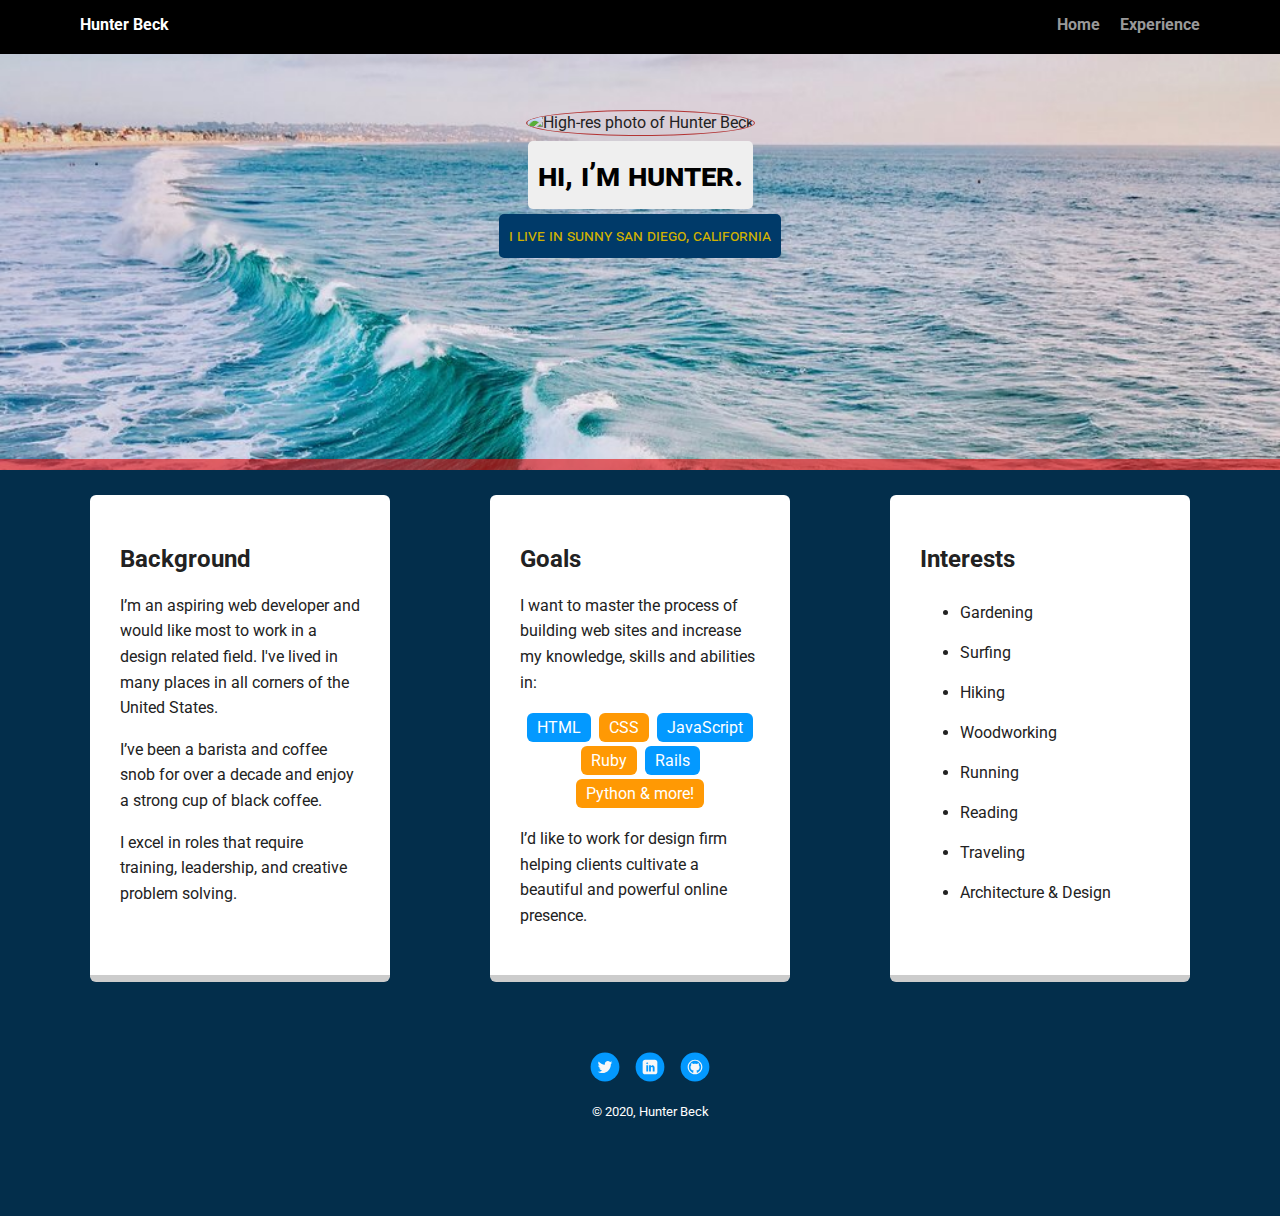
==== index.html @ 5beb19a2 "first draft of project 1" ====
<!doctype html>
<html lang="en">
<!-- 

  Create an additional page to expand on the online profile
Add a new page that links to the "Experience" link in the HTML.
Add HTML and text content to the additional page. Base your design and HTML on the index.html file, or create your own HTML.
Edit the href value of the "Experience" link to navigate to your new page.
Feel free to change the name of the page ("Interests", for example), just make sure that you update the links to match the name of the page.
You can write custom CSS for the new page, as long as you use style.css for both pages.
-->

<head>
  <meta charset="utf-8">
  <title>Hunter Beck's Profile</title>
  <meta name="viewport" content="width=device-width, initial-scale=1.0">
  <link rel="stylesheet" href="styles.css">
  <link href="https://fonts.googleapis.com/css?family=Muli%7CRoboto:400,300,500,700,900" rel="stylesheet">
</head>
  <body>

    <div class="main-nav">
        <ul class="nav">
          <li class="name">Hunter Beck </li>
          <li><a href="index.html">Home</a></li>
          <li><a href="experience.html">Experience</a></li>
        </ul>
    </div>

    <header>
      <img src="images/HB.JPG" alt="High-res photo of Hunter Beck" class="profile-image">
      <h1 class="tag name">Hi, I’m Hunter.</h1>
      <p class="tag location">I live in sunny San Diego, California</p>
    </header>

    <main class="flex">
      <div class="card">
        <h2>Background</h2>
        <p>I’m an aspiring web developer and would like most to work in a design related field. I've lived in many places in all corners of the United States. </p>
        <p>I’ve been a barista and coffee snob for over a decade and enjoy a strong cup of black coffee. </p>
        <p> I excel in roles that require training, leadership, and creative problem solving.</p>
      </div> 

      <div class="card">
        <h2>Goals</h2>
        <p>I want to master the process of building web sites and increase my knowledge, skills and abilities in:</p>
        <ul class="skills">
          <li>HTML</li>
          <li>CSS</li>
          <li>JavaScript</li>
          <li>Ruby</li>
          <li>Rails</li>
          <li>Python &amp; more!</li>
        </ul>
        <p>I’d like to work for design firm helping clients cultivate a beautiful and powerful online presence.</p>
      </div>

        <div class="card">
          <h2>Interests</h2>
            <div id="interest">
                <ul>
                  <li>Gardening</li>
                  <li>Surfing</li>
                  <li>Hiking</li>
                  <li>Woodworking</li>
                  <li>Running</li>
                  <li>Reading</li>
                  <li>Traveling</li>
                  <li>Architecture &amp; Design</li>
                </ul>
              </div>
      </div> 

    </main>
    <footer>
      <ul>
        <li><a href="https://twitter.com/CasadorBeck" class="social twitter">Twitter</a></li>
        <li><a href="https://www.linkedin.com/in/mhunterbeck/" class="social linkedin">LinkedIn</a></li>
        <li><a href="https://github.com/mhbeck-boop" class="social github">Github</a></li>
      </ul>
      <p class="copyright"><small>&copy; 2020, Hunter Beck</small></p>
    </footer>
  </body>
  </html>
---- styles.css ----
/* Global Layout Set-up */
* { 
  box-sizing: border-box;
}
  
body {
  margin: 0;
  padding: 0;
  text-align: center;
  font-family: 'Roboto', sans-serif;
  color: #222;
  background: #032e4b;
}
/* Link Styles */

a {
  text-decoration: none;
  color: #999;
}
a:hover {
  color: #6633ff;
}

/* Section Styles */

.main-nav {
  width: 100%;
  background: black;
  min-height: 30px;
  padding: 10px;
  position: fixed;
  text-align: center;
}
.nav {
  display: flex;
  justify-content: space-around;
  font-weight: 700;
  list-style-type: none;
  margin: 0 auto;
  padding: 0;
}

.nav .name {
    display: block;
    margin-right: auto;
    color: white;
}
.nav li {
  padding: 5px 10px 10px 10px;
}
.nav a {
  transition: all .5s;
}
.nav a:hover {
  color: white
}

header {
  text-align: center;
  background: url('images/sandiego.jpg') no-repeat top center ;
  background-size: cover;
  overflow: hidden;
  padding-top: 60px;
  padding-bottom:1px;
  border-bottom: 3mm solid rgba(230, 14, 14, 0.6);
}
header {
  line-height: 1.5;
}
header .profile-image {
  margin-top: 50px;
  width: 250px;
  height: 250px;
  border-radius: 50%;
  border: 1px solid rgb(179, 52, 52);
  transition: all 1s ease-in-out;
}
header .profile-image:hover {
  transform: scale(0.5);
}
.tag {
  background-color: #efefef;
  color: black;
  font-variant-caps: all-small-caps;
  padding: 10px;
  border-radius: 5px;
  display: table;
  margin: 5px auto;
} 
.location {
  background-color: rgb(0, 58, 105);
  color: rgb(209, 178, 0);
}
.card {
  margin: 5px;
  padding: 30px;
  max-width: 300px;
  text-align: left;
  background: #fff;
  border-bottom: 7px solid #ccc;
  border-radius: 6px;
  transition: all .5s;
}

#interest {
line-height: 2.5;
width: 300px;
}

.card:hover {
  border-color: #0a381a;
}

ul.skills {
  padding: 0;
  text-align: center;
}

.skills li {
  border-radius: 6px;
  display: inline-block;
  background: #ff9904;
  color: white;
  padding: 5px 10px;
  margin: 2px;
}

.skills li:nth-child(odd) {
  background: #0399ff;
}

footer {
  width: 100%;
  min-height: 30px;
  padding: 20px 0 40px 20px;
}

footer .copyright {
  top: -8px;
  font-size: .75em;
  color: white;
}

footer ul {
  list-style-type: none;
  margin: 0;
  padding: 0;
}

footer ul li {
  display: inline-block;
}

a.social {
  display: inline-block;
  text-indent: -9999px;
  margin: 5px;
  width: 30px;
  height: 30px;
  background-size: 30px 30px;
  transition: all 2ms ease-in;
}
a.social:hover {
transform: scale(2);
}

a.twitter {
  background-image: url(images/twitter.svg);
}
a.linkedin {
  background-image: url(images/linkedin.svg);
}
a.github {
  background-image: url(images/github.svg);
}
a.social:hover {
  opacity: 1;
}
.clearfix {
  clear: both;
}

/* Styles for larger screens */
@media screen and (min-width: 720px) {
  
  .flex {
      display: -ms-flexbox;      /* TWEENER - IE 10 */
      display: flex; 
      max-width: 1200px;
      -ms-flex-pack: distribute;
      justify-content: space-around;
      margin: 0 auto;
  }

  header {
    min-height: 470px;
  }

  .nav {
    max-width: 1200px;
    padding: 0 30px;
  }


  main {
    padding-top: 20px;
  }

  main p {
    line-height: 1.6em;
  }

  footer {
    font-size: 1.3em;
    max-width: 1200px;
    margin: 40px auto;
  }

}
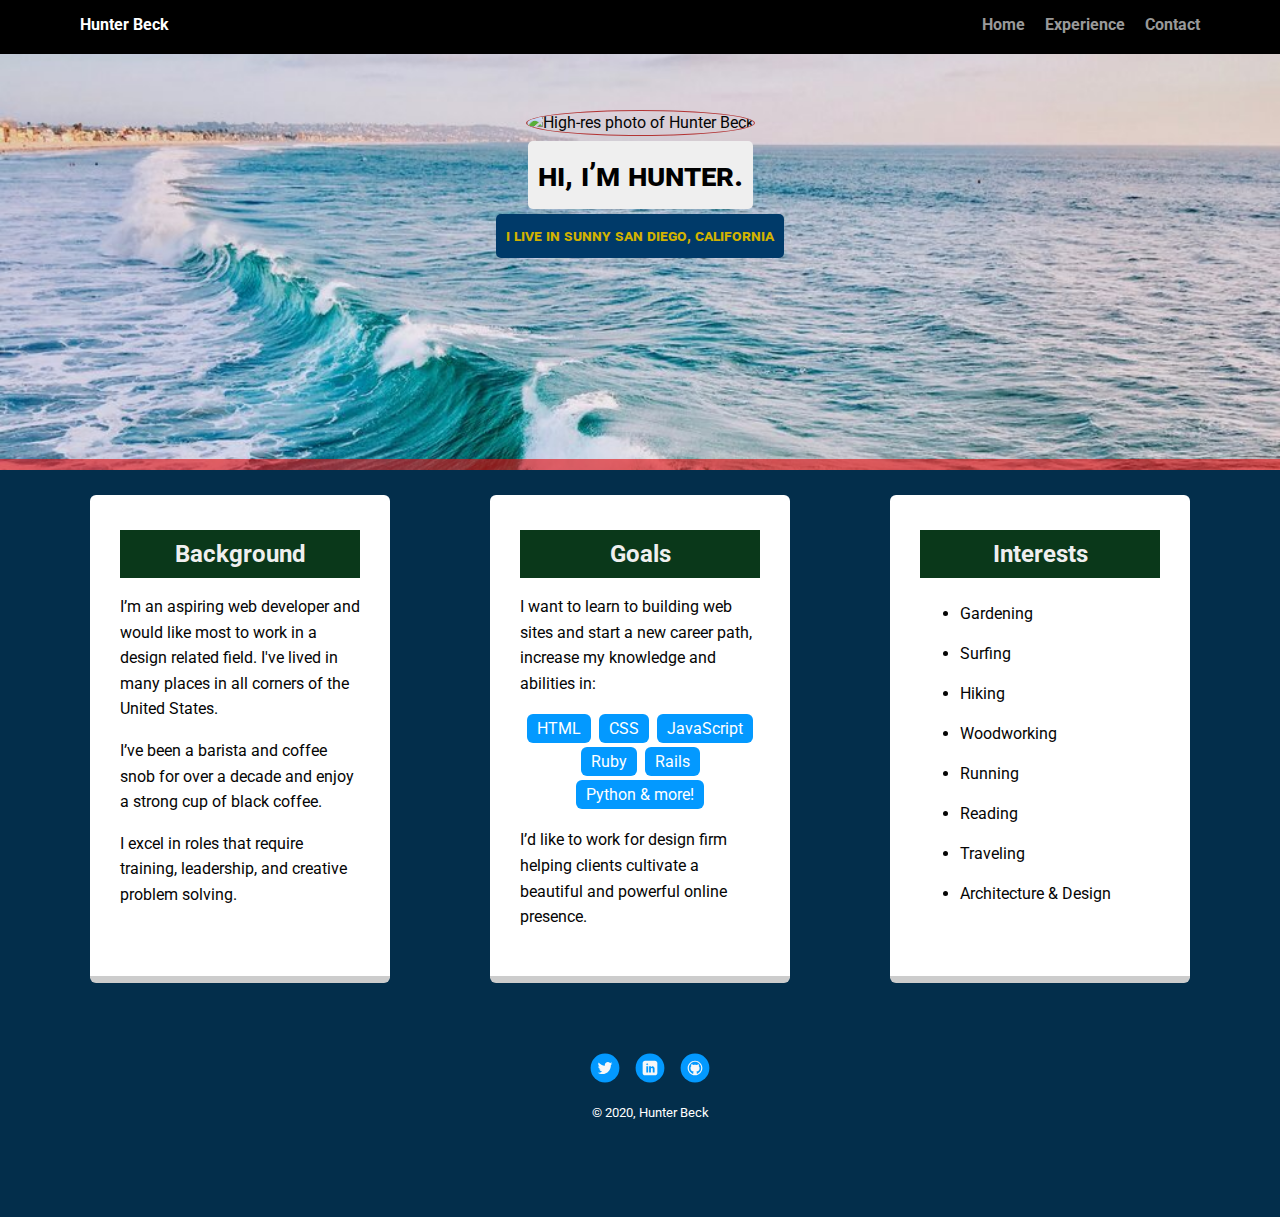
==== commit 29bb5689: "update 1.0" ====
--- a/index.html
+++ b/index.html
@@ -1,15 +1,5 @@
 <!doctype html>
 <html lang="en">
-<!-- 
-
-  Create an additional page to expand on the online profile
-Add a new page that links to the "Experience" link in the HTML.
-Add HTML and text content to the additional page. Base your design and HTML on the index.html file, or create your own HTML.
-Edit the href value of the "Experience" link to navigate to your new page.
-Feel free to change the name of the page ("Interests", for example), just make sure that you update the links to match the name of the page.
-You can write custom CSS for the new page, as long as you use style.css for both pages.
--->
-
 <head>
   <meta charset="utf-8">
   <title>Hunter Beck's Profile</title>
@@ -24,13 +14,14 @@
           <li class="name">Hunter Beck </li>
           <li><a href="index.html">Home</a></li>
           <li><a href="experience.html">Experience</a></li>
+          <li><a href="contact.html">Contact</a></li>
         </ul>
     </div>
 
     <header>
       <img src="images/HB.JPG" alt="High-res photo of Hunter Beck" class="profile-image">
       <h1 class="tag name">Hi, I’m Hunter.</h1>
-      <p class="tag location">I live in sunny San Diego, California</p>
+      <h4 class="tag location">I live in sunny San Diego, California</h4>
     </header>
 
     <main class="flex">
@@ -43,7 +34,7 @@
 
       <div class="card">
         <h2>Goals</h2>
-        <p>I want to master the process of building web sites and increase my knowledge, skills and abilities in:</p>
+        <p>I want to learn to building web sites and start a new career path, increase my knowledge and abilities in:</p>
         <ul class="skills">
           <li>HTML</li>
           <li>CSS</li>
--- a/styles.css
+++ b/styles.css
@@ -8,17 +8,17 @@
   padding: 0;
   text-align: center;
   font-family: 'Roboto', sans-serif;
-  color: #222;
+  color: rgb(5, 5, 5);
   background: #032e4b;
 }
 /* Link Styles */
 
 a {
   text-decoration: none;
-  color: #999;
+  color: #999999;
 }
 a:hover {
-  color: #6633ff;
+  color: #339cff;
 }
 
 /* Section Styles */
@@ -62,7 +62,7 @@
   overflow: hidden;
   padding-top: 60px;
   padding-bottom:1px;
-  border-bottom: 3mm solid rgba(230, 14, 14, 0.6);
+  border-bottom: 3mm solid rgb(230, 14, 14, 0.6);
 }
 header {
   line-height: 1.5;
@@ -76,7 +76,7 @@
   transition: all 1s ease-in-out;
 }
 header .profile-image:hover {
-  transform: scale(0.5);
+  transform: scale(1.5);
 }
 .tag {
   background-color: #efefef;
@@ -102,6 +102,14 @@
   transition: all .5s;
 }
 
+.card h2 {
+  background-color: #0a381a;
+  color: #efefef;
+  padding: 10px;
+  margin: 5px auto;
+  text-align: center;
+}
+
 #interest {
 line-height: 2.5;
 width: 300px;
@@ -119,16 +127,30 @@
 .skills li {
   border-radius: 6px;
   display: inline-block;
-  background: #ff9904;
+  background: #0399ff;
   color: white;
   padding: 5px 10px;
   margin: 2px;
 }
-
-.skills li:nth-child(odd) {
-  background: #0399ff;
-}
-
+.job {
+  margin: center 5px;
+  padding: 30px;
+  min-width: 250px;
+  text-align: left;
+  background: #fff;
+  border-bottom: 7px solid #ccc;
+  border-radius: 6px;
+  transition: all .5s;
+}
+.job:hover {
+  border-color: #0a381a;
+}
+
+.icons {
+  width: 35px;
+  height: 35px;
+  vertical-align: middle;
+}
 footer {
   width: 100%;
   min-height: 30px;
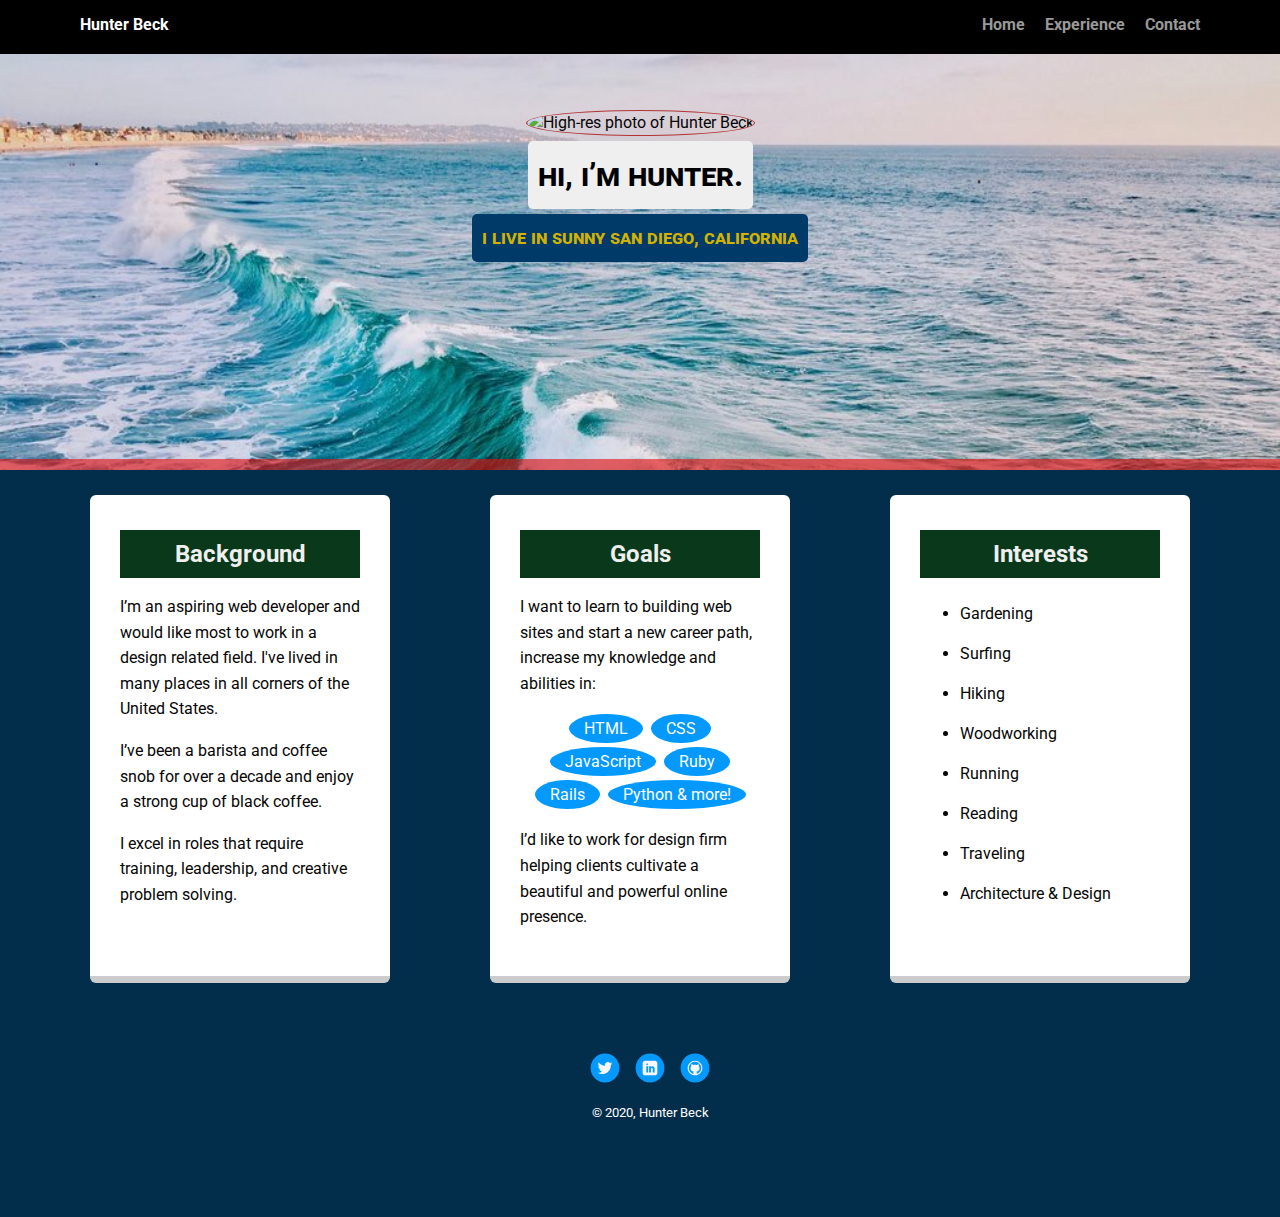
==== commit f7664cbc: "Project 1 final draft" ====
--- a/index.html
+++ b/index.html
@@ -21,7 +21,7 @@
     <header>
       <img src="images/HB.JPG" alt="High-res photo of Hunter Beck" class="profile-image">
       <h1 class="tag name">Hi, I’m Hunter.</h1>
-      <h4 class="tag location">I live in sunny San Diego, California</h4>
+      <h3 class="tag location">I live in sunny San Diego, California</h3>
     </header>
 
     <main class="flex">
@@ -65,9 +65,9 @@
     </main>
     <footer>
       <ul>
-        <li><a href="https://twitter.com/CasadorBeck" class="social twitter">Twitter</a></li>
-        <li><a href="https://www.linkedin.com/in/mhunterbeck/" class="social linkedin">LinkedIn</a></li>
-        <li><a href="https://github.com/mhbeck-boop" class="social github">Github</a></li>
+        <li><a href="https://twitter.com/CasadorBeck" class="social twitter" target="_blank">Twitter</a></li>
+        <li><a href="https://www.linkedin.com/in/mhunterbeck/" class="social linkedin" target="_blank">LinkedIn</a></li>
+        <li><a href="https://github.com/mhbeck-boop" class="social github" target="_blank">Github</a></li>
       </ul>
       <p class="copyright"><small>&copy; 2020, Hunter Beck</small></p>
     </footer>
--- a/styles.css
+++ b/styles.css
@@ -125,15 +125,15 @@
 }
 
 .skills li {
-  border-radius: 6px;
+  border-radius: 50%;
   display: inline-block;
   background: #0399ff;
   color: white;
-  padding: 5px 10px;
+  padding: 5px 15px;
   margin: 2px;
 }
 .job {
-  margin: center 5px;
+  margin: auto;
   padding: 30px;
   min-width: 250px;
   text-align: left;
@@ -150,6 +150,11 @@
   width: 35px;
   height: 35px;
   vertical-align: middle;
+}
+.addy{
+  float:right;
+  padding-right: 20px;
+  color: #999999;
 }
 footer {
   width: 100%;
